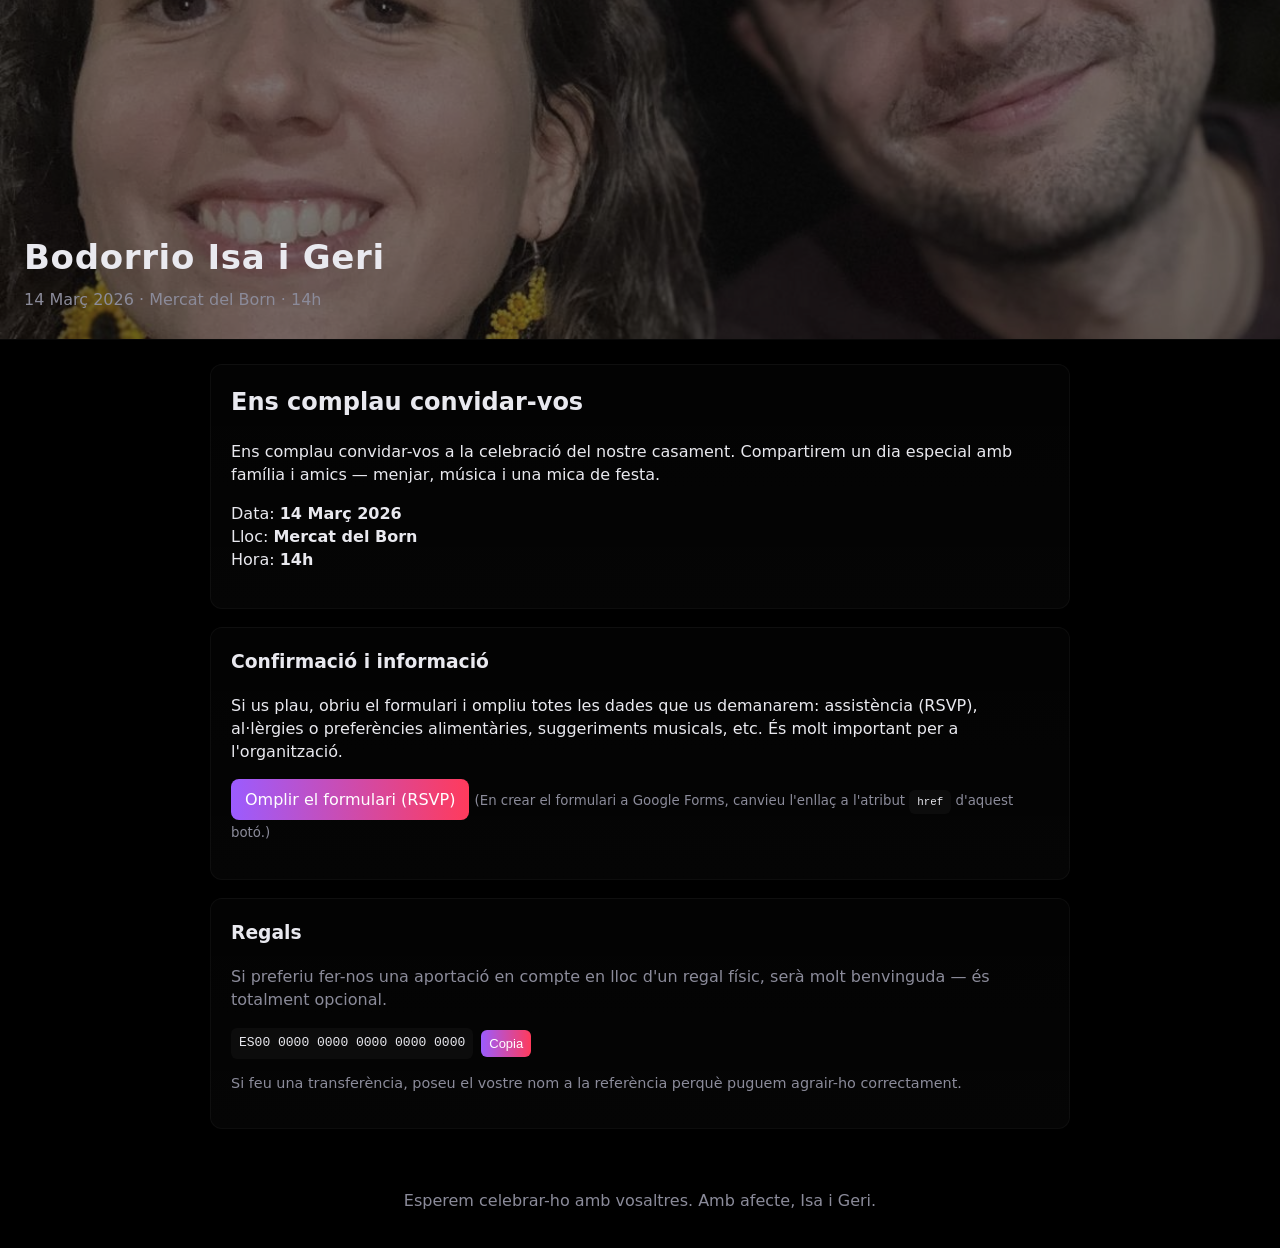
==== isa_geri/index.html @ 49e3e980 "first version" ====
<!doctype html>
<html lang="ca">
<head>
  <meta charset="utf-8">
  <meta name="viewport" content="width=device-width,initial-scale=1">
  <title>Bodorrio Isa i Geri</title>
  <link rel="stylesheet" href="styles.css">
</head>
<body class="theme-accent-purple">
  <header class="hero">
    <img src="images/isa_geri.jpeg" alt="Isa i Geri" class="hero-img">
    <div class="hero-overlay">
      <h1 class="hero-title">Bodorrio Isa i Geri</h1>
      <p class="hero-sub">14 Març 2026 · Mercat del Born · 14h</p>
    </div>
  </header>

  <main class="container">
    <section class="card invite">
      <h2>Ens complau convidar-vos</h2>
      <p>
        Ens complau convidar-vos a la celebració del nostre casament. Compartirem un dia especial amb família i amics — menjar, música i una mica de festa.
      </p>
      <p>
        Data: <strong>14 Març 2026</strong><br>
        Lloc: <strong>Mercat del Born</strong><br>
        Hora: <strong>14h</strong>
      </p>
    </section>

    <section class="card rsvp">
      <h3>Confirmació i informació</h3>
      <p>
        Si us plau, obriu el formulari i ompliu totes les dades que us demanarem: assistència (RSVP), al·lèrgies o preferències alimentàries, suggeriments musicals, etc. És molt important per a l'organització.
      </p>
      <p class="actions">
        <a id="open-form" class="btn" href="#">Omplir el formulari (RSVP)</a>
        <small class="muted">(En crear el formulari a Google Forms, canvieu l'enllaç a l'atribut <code>href</code> d'aquest botó.)</small>
      </p>
    </section>

    <section class="card gifts">
      <h3>Regals</h3>
      <p class="muted">Si preferiu fer-nos una aportació en compte en lloc d'un regal físic, serà molt benvinguda — és totalment opcional.</p>
      <div class="iban-row">
        <code id="iban">ES00 0000 0000 0000 0000 0000</code>
        <button id="copy-iban" class="btn tiny">Copia</button>
      </div>
      <p class="muted small">Si feu una transferència, poseu el vostre nom a la referència perquè puguem agrair-ho correctament.</p>
    </section>
  </main>

  <footer class="footer muted">
    <p>Esperem celebrar-ho amb vosaltres. Amb afecte, Isa i Geri.</p>
  </footer>

  <!-- Modal (simple) -->
  <div id="modal" class="modal hidden" role="dialog" aria-hidden="true">
    <div class="modal-card">
      <h4>Instruccions per al formulari</h4>
      <p>En el formulari us demanarem confirmació d'assistència, preferències alimentàries i alguna informació pràctica.</p>
      <p><a id="modal-form-link" href="#" class="btn">Obrir el formulari</a></p>
      <p><button id="modal-close" class="btn ghost">Tancar</button></p>
    </div>
  </div>

  <script src="script.js" defer></script>
</body>
</html>
---- isa_geri/styles.css ----
:root{
  --bg:#000000;
  --card:#0b0b0b;
  --muted:#8b8b9a;
  --accent:#9b5cff; /* purple by default */
  --accent-2:#ff3b5c; /* alternative bold color */
  --text:#e9e9ef;
  --glass:rgba(255,255,255,0.03);
}

/* Theme helpers */
.theme-accent-purple{ --accent:#9b5cff; --accent-2:#ff3b5c }
.theme-accent-red{ --accent:#ff3b5c; --accent-2:#9b5cff }

*{box-sizing:border-box}
html,body{height:100%}
body{
  margin:0;
  font-family:Inter, ui-sans-serif, system-ui, -apple-system, "Segoe UI", Roboto, "Helvetica Neue", Arial;
  background:var(--bg);
  color:var(--text);
  -webkit-font-smoothing:antialiased;
  -moz-osx-font-smoothing:grayscale;
  line-height:1.45;
}

.container{max-width:900px;margin:24px auto;padding:0 20px}
.hero{position:relative;height:340px;display:flex;align-items:flex-end;border-bottom:1px solid rgba(255,255,255,0.03)}
.hero-img{position:absolute;inset:0;width:100%;height:100%;object-fit:cover;filter:grayscale(.2) contrast(.9) brightness(.5);}
.hero-overlay{position:relative;padding:28px 24px;z-index:2}
.hero-title{margin:0;font-size:34px;letter-spacing:0.02em}
.hero-sub{margin:6px 0 0;color:var(--muted)}

.card{background:linear-gradient(180deg, rgba(255,255,255,0.01), rgba(255,255,255,0.02));border:1px solid rgba(255,255,255,0.04);padding:20px;margin:18px 0;border-radius:12px;backdrop-filter:blur(6px)}
.card h2, .card h3{margin-top:0}

.btn{display:inline-block;background:linear-gradient(90deg,var(--accent),var(--accent-2));color:white;padding:9px 14px;border-radius:8px;text-decoration:none;border:none;cursor:pointer}
.btn.ghost{background:transparent;border:1px solid rgba(255,255,255,0.06);color:var(--text)}
.btn.tiny{padding:6px 8px;border-radius:6px;font-size:13px}

.muted{color:var(--muted)}
.small{font-size:0.9em}
.iban-row{display:flex;gap:8px;align-items:center}
code{background:var(--glass);padding:6px 8px;border-radius:6px;color:var(--text);font-family:monospace}

.footer{max-width:900px;margin:0 auto;padding:20px;text-align:center}

/* Modal */
.modal{position:fixed;inset:0;display:flex;align-items:center;justify-content:center;background:rgba(0,0,0,0.6);}
.modal.hidden{display:none}
.modal-card{background:linear-gradient(180deg, #070707, #0b0b0b);padding:20px;border-radius:12px;border:1px solid rgba(255,255,255,0.04);max-width:420px}

/* small responsive tweaks */
@media (max-width:540px){
  .hero{height:240px}
  .hero-title{font-size:26px}
}
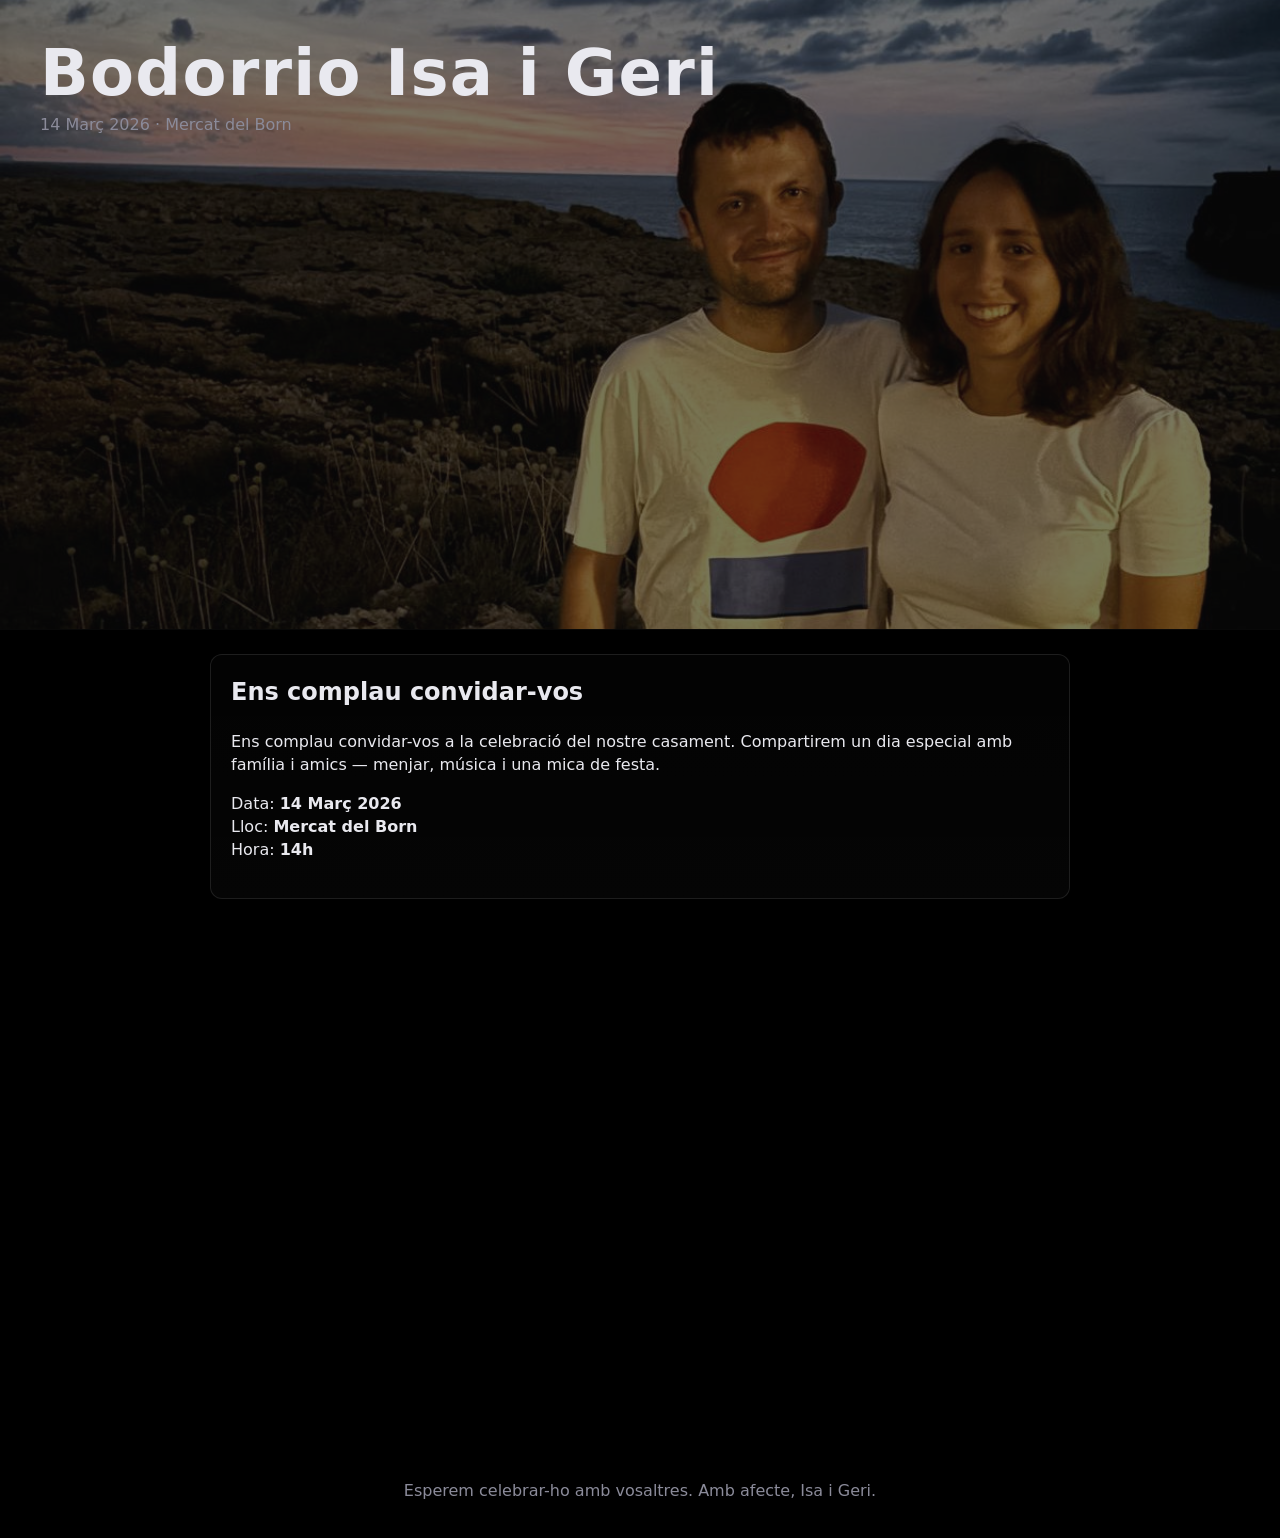
==== commit a38b74ce: "image" ====
--- a/isa_geri/index.html
+++ b/isa_geri/index.html
@@ -8,10 +8,10 @@
 </head>
 <body class="theme-accent-purple">
   <header class="hero">
-    <img src="images/isa_geri.jpeg" alt="Isa i Geri" class="hero-img">
+    <img src="images/isa_geri_cut.jpeg" alt="Isa i Geri" class="hero-img">
     <div class="hero-overlay">
       <h1 class="hero-title">Bodorrio Isa i Geri</h1>
-      <p class="hero-sub">14 Març 2026 · Mercat del Born · 14h</p>
+      <p class="hero-sub">14 Març 2026 · Mercat del Born</p>
     </div>
   </header>
 
--- a/isa_geri/styles.css
+++ b/isa_geri/styles.css
@@ -25,13 +25,13 @@
 }
 
 .container{max-width:900px;margin:24px auto;padding:0 20px}
-.hero{position:relative;height:340px;display:flex;align-items:flex-end;border-bottom:1px solid rgba(255,255,255,0.03)}
-.hero-img{position:absolute;inset:0;width:100%;height:100%;object-fit:cover;filter:grayscale(.2) contrast(.9) brightness(.5);}
-.hero-overlay{position:relative;padding:28px 24px;z-index:2}
-.hero-title{margin:0;font-size:34px;letter-spacing:0.02em}
+.hero{position:relative;height:70vh;display:flex;align-items:flex-end;border-bottom:1px solid rgba(255,255,255,0.03)}
+.hero-img{position:absolute;inset:0;width:100%;height:100%;object-fit:cover;object-position:center top;filter:grayscale(.2) contrast(.9) brightness(.5);}
+.hero-overlay{position:absolute;top:0;left:0;padding:40px 40px 0 40px;z-index:2;width:auto;background:none;display:flex;flex-direction:column;align-items:flex-start;}
+.hero-title{margin:0;font-size:64px;letter-spacing:0.02em;font-weight:900;line-height:1.05;text-align:left}
 .hero-sub{margin:6px 0 0;color:var(--muted)}
 
-.card{background:linear-gradient(180deg, rgba(255,255,255,0.01), rgba(255,255,255,0.02));border:1px solid rgba(255,255,255,0.04);padding:20px;margin:18px 0;border-radius:12px;backdrop-filter:blur(6px)}
+.card{background:linear-gradient(180deg, rgba(255,255,255,0.01), rgba(255,255,255,0.02));border:1px solid rgba(255,255,255,0.1);padding:20px;margin:18px 0;border-radius:12px;backdrop-filter:blur(6px)}
 .card h2, .card h3{margin-top:0}
 
 .btn{display:inline-block;background:linear-gradient(90deg,var(--accent),var(--accent-2));color:white;padding:9px 14px;border-radius:8px;text-decoration:none;border:none;cursor:pointer}
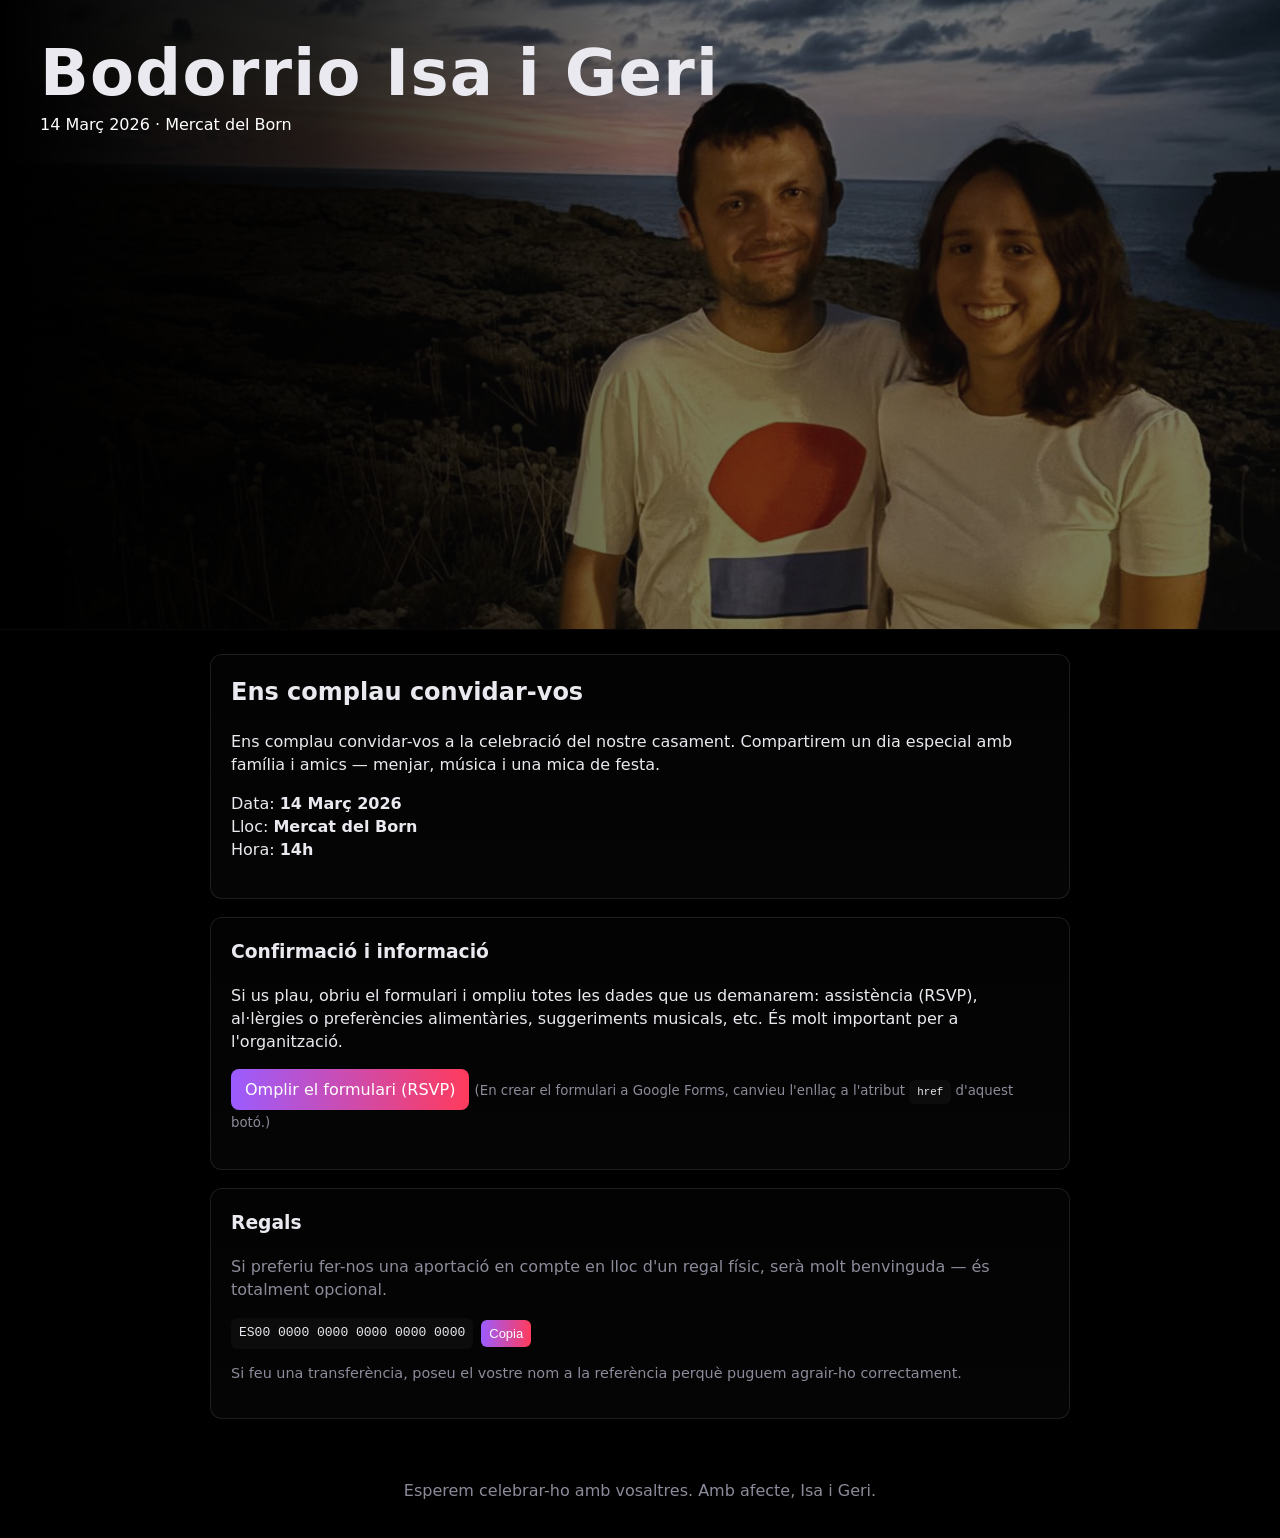
==== commit f4da18a1: "shareable" ====
--- a/isa_geri/index.html
+++ b/isa_geri/index.html
@@ -5,6 +5,11 @@
   <meta name="viewport" content="width=device-width,initial-scale=1">
   <title>Bodorrio Isa i Geri</title>
   <link rel="stylesheet" href="styles.css">
+  <meta property="og:title" content="Bodorrio Isa i Geri">
+  <meta property="og:description" content="14 Març 2026 · Mercat del Born">
+  <meta property="og:image" content="https://gerardcd.github.io/isa_geri/images/isa_geri_cut.jpeg">
+  <meta property="og:type" content="website">
+  <meta property="og:url" content="https://gerardcd.github.io/isa_geri/">
 </head>
 <body class="theme-accent-purple">
   <header class="hero">
--- a/isa_geri/styles.css
+++ b/isa_geri/styles.css
@@ -29,7 +29,7 @@
 .hero-img{position:absolute;inset:0;width:100%;height:100%;object-fit:cover;object-position:center top;filter:grayscale(.2) contrast(.9) brightness(.5);}
 .hero-overlay{position:absolute;top:0;left:0;padding:40px 40px 0 40px;z-index:2;width:auto;background:none;display:flex;flex-direction:column;align-items:flex-start;}
 .hero-title{margin:0;font-size:64px;letter-spacing:0.02em;font-weight:900;line-height:1.05;text-align:left}
-.hero-sub{margin:6px 0 0;color:var(--muted)}
+.hero-sub{margin:6px 0 0;color:#fff}
 
 .card{background:linear-gradient(180deg, rgba(255,255,255,0.01), rgba(255,255,255,0.02));border:1px solid rgba(255,255,255,0.1);padding:20px;margin:18px 0;border-radius:12px;backdrop-filter:blur(6px)}
 .card h2, .card h3{margin-top:0}
@@ -55,3 +55,12 @@
   .hero{height:240px}
   .hero-title{font-size:26px}
 }
+
+.hero::before{
+  content: '';
+  position: absolute;
+  inset: 0;
+  z-index: 1;
+  pointer-events: none;
+  background: linear-gradient(90deg, rgba(0,0,0,1) 0%, rgba(0,0,0,0.7) 25%, rgba(0,0,0,0.0) 50%);
+}
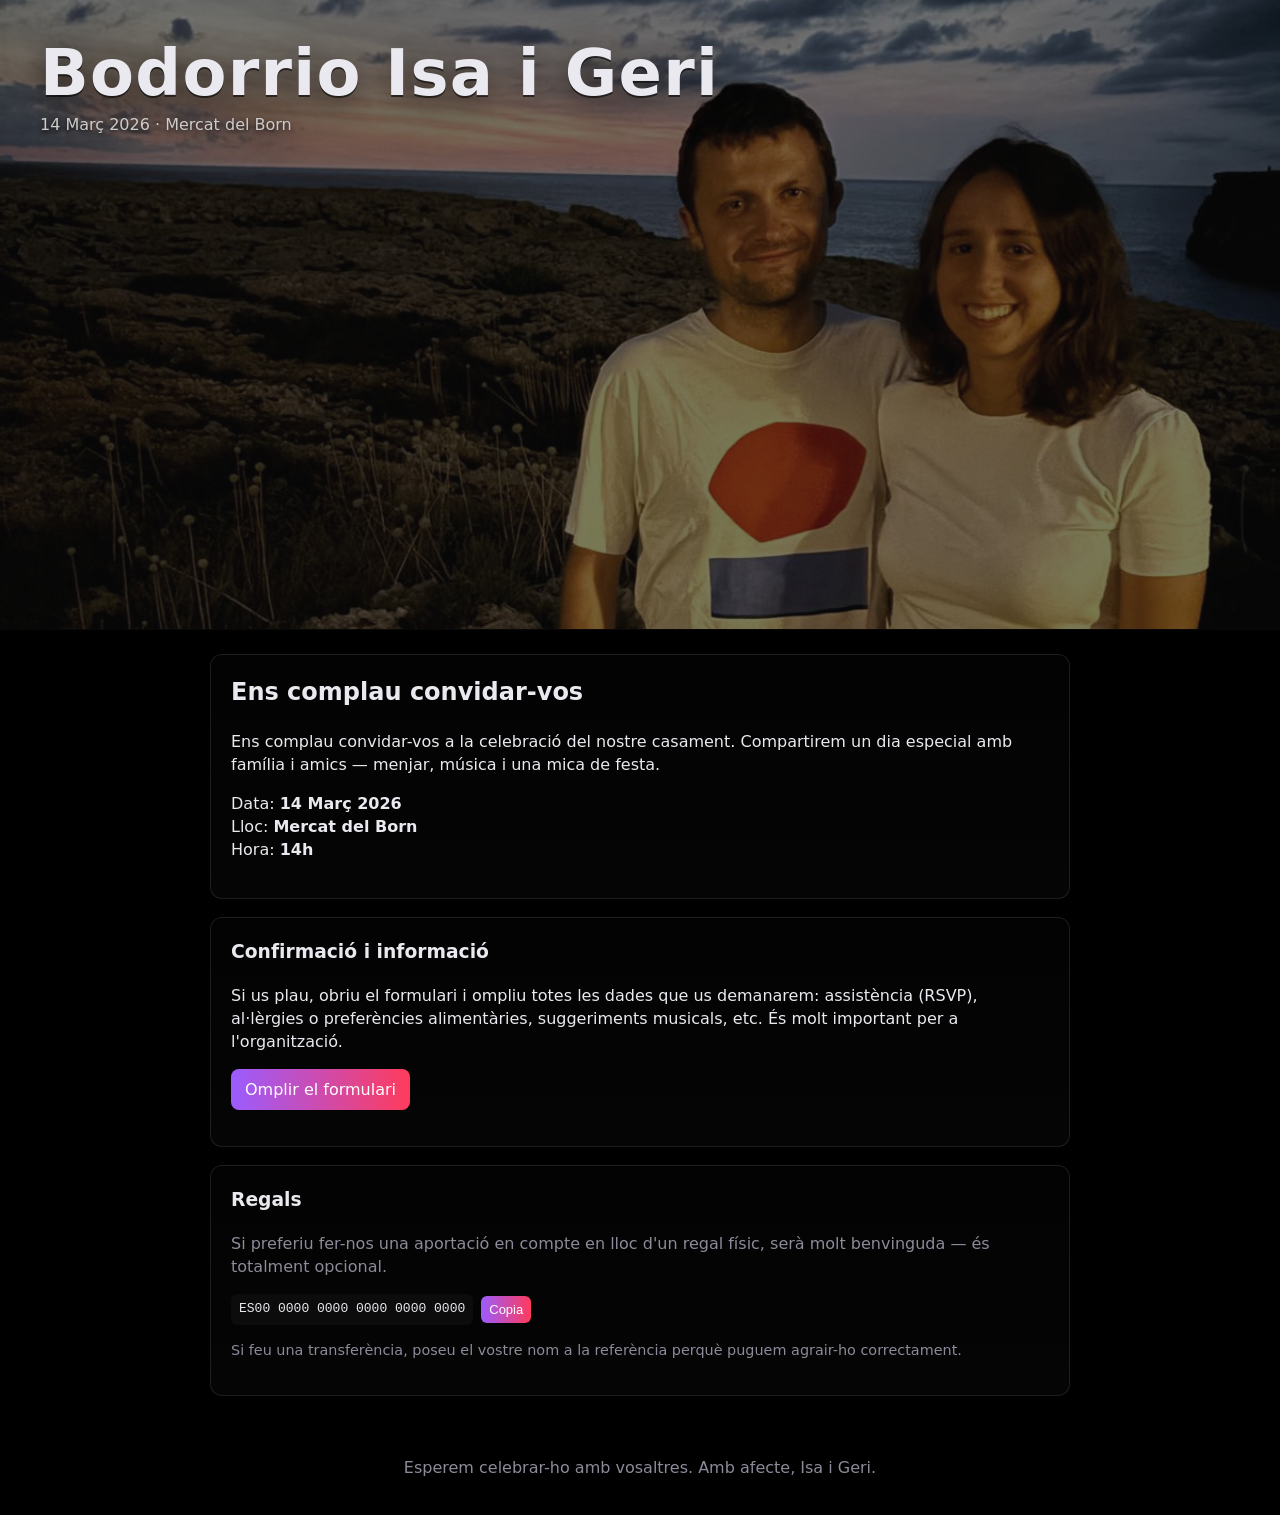
==== commit 5a6c4a65: "title" ====
--- a/isa_geri/index.html
+++ b/isa_geri/index.html
@@ -39,8 +39,7 @@
         Si us plau, obriu el formulari i ompliu totes les dades que us demanarem: assistència (RSVP), al·lèrgies o preferències alimentàries, suggeriments musicals, etc. És molt important per a l'organització.
       </p>
       <p class="actions">
-        <a id="open-form" class="btn" href="#">Omplir el formulari (RSVP)</a>
-        <small class="muted">(En crear el formulari a Google Forms, canvieu l'enllaç a l'atribut <code>href</code> d'aquest botó.)</small>
+        <a id="open-form" class="btn" href="#">Omplir el formulari</a>
       </p>
     </section>
 
--- a/isa_geri/styles.css
+++ b/isa_geri/styles.css
@@ -28,8 +28,8 @@
 .hero{position:relative;height:70vh;display:flex;align-items:flex-end;border-bottom:1px solid rgba(255,255,255,0.03)}
 .hero-img{position:absolute;inset:0;width:100%;height:100%;object-fit:cover;object-position:center top;filter:grayscale(.2) contrast(.9) brightness(.5);}
 .hero-overlay{position:absolute;top:0;left:0;padding:40px 40px 0 40px;z-index:2;width:auto;background:none;display:flex;flex-direction:column;align-items:flex-start;}
-.hero-title{margin:0;font-size:64px;letter-spacing:0.02em;font-weight:900;line-height:1.05;text-align:left}
-.hero-sub{margin:6px 0 0;color:#fff}
+.hero-title{margin:0;font-size:64px;letter-spacing:0.02em;font-weight:900;line-height:1.05;text-align:left;text-shadow: 0 6px 32px rgba(0,0,0,0.7), 0 1.5px 0px rgba(0,0,0,0.55);}
+.hero-sub{margin:6px 0 0;color:#cccccc;text-shadow: 0 6px 32px rgba(0,0,0,0.85), 0 2px 4px rgba(0,0,0,0.55);}
 
 .card{background:linear-gradient(180deg, rgba(255,255,255,0.01), rgba(255,255,255,0.02));border:1px solid rgba(255,255,255,0.1);padding:20px;margin:18px 0;border-radius:12px;backdrop-filter:blur(6px)}
 .card h2, .card h3{margin-top:0}
@@ -56,11 +56,3 @@
   .hero-title{font-size:26px}
 }
 
-.hero::before{
-  content: '';
-  position: absolute;
-  inset: 0;
-  z-index: 1;
-  pointer-events: none;
-  background: linear-gradient(90deg, rgba(0,0,0,1) 0%, rgba(0,0,0,0.7) 25%, rgba(0,0,0,0.0) 50%);
-}
